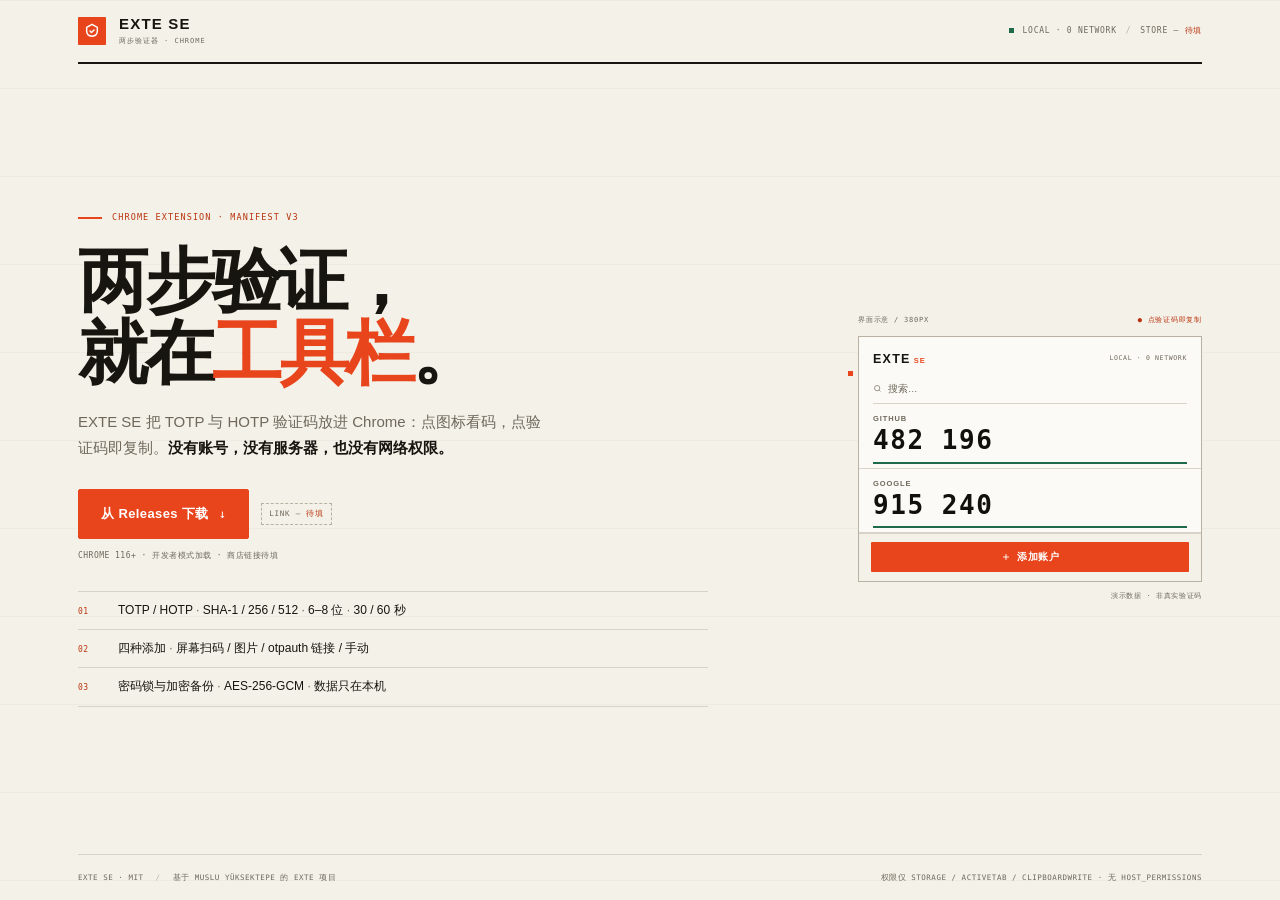
==== index.html @ 0c68102a "feat: wire config link import from site to extension" ====
<!doctype html>
<html lang="zh-CN">
<head>
<meta charset="utf-8">
<meta name="viewport" content="width=device-width, initial-scale=1">
<title>EXTE SE — 两步验证，就在工具栏</title>
<style>
  :root{
    --bg:#f4f1e9; --yuzey:#fbfaf6; --kenar:#d8d3c6; --kenar-koyu:#b9b2a2;
    --metin:#17150f; --mute:#6f685b; --kod:#11100c;
    --marka:#e8451c; --marka-hover:#cf3a10; --marka-ink:#b8330d;
    --marka-soft:rgba(232,69,28,.06);
    --ok:#1f6b49;
    --sans:"Archivo","Helvetica Neue",Arial,"PingFang SC","Microsoft YaHei","Noto Sans SC",system-ui,sans-serif;
    --mono:"IBM Plex Mono","JetBrains Mono",ui-monospace,"SF Mono",Menlo,Consolas,monospace;
    color-scheme:light;
  }
  *{box-sizing:border-box}
  html,body{height:100%}
  body{
    margin:0;background:var(--bg);color:var(--metin);
    font-family:var(--sans);font-size:15px;line-height:1.6;
    -webkit-font-smoothing:antialiased;overflow:hidden;
    background-image:linear-gradient(to bottom,rgba(23,21,15,.028) 1px,transparent 1px);
    background-size:100% 88px;
  }
  a{color:inherit;text-decoration:none}
  button{font:inherit;cursor:pointer}
  :focus-visible{outline:2px solid var(--marka);outline-offset:3px;border-radius:1px}

  .shell{
    height:100svh;max-width:1180px;margin:0 auto;padding:0 28px;
    display:grid;grid-template-rows:64px minmax(0,1fr) 46px;
  }

  /* ---------- header ---------- */
  .top{display:flex;align-items:center;gap:13px;border-bottom:2px solid var(--metin)}
  .mark{width:28px;height:28px;flex:none;background:var(--marka);color:#fff;display:grid;place-items:center;border-radius:1px}
  .mark svg{width:16px;height:16px}
  .brand h1{margin:0;font-size:15px;font-weight:800;letter-spacing:.08em;line-height:1.15;white-space:nowrap}
  .brand small{display:block;font-family:var(--mono);font-size:7px;letter-spacing:.14em;color:var(--mute);margin-top:3px;text-transform:uppercase;white-space:nowrap}
  .status{margin-left:auto;display:flex;align-items:center;gap:9px;font-family:var(--mono);font-size:8px;letter-spacing:.09em;text-transform:uppercase;color:var(--mute);white-space:nowrap}
  .status::before{content:"";width:5px;height:5px;background:var(--ok);flex:none}
  .status .sep{color:var(--kenar-koyu)}
  .status b{color:var(--marka-ink);font-weight:500}

  /* ---------- single screen ---------- */
  .stage{
    display:grid;grid-template-columns:minmax(0,1.18fr) minmax(320px,.82fr);
    gap:56px;align-items:center;min-height:0;
  }
  .copy{padding:26px 0}
  .kicker{display:flex;align-items:center;gap:10px;margin:0 0 20px;font-family:var(--mono);font-size:8.5px;letter-spacing:.13em;text-transform:uppercase;color:var(--marka-ink)}
  .kicker i{width:24px;height:2px;background:var(--marka);display:block;font-style:normal}
  h1{margin:0 0 20px;font-size:clamp(42px,5.5vw,72px);line-height:1.02;letter-spacing:-.045em;font-weight:800}
  h1 em{font-style:normal;color:var(--marka)}
  .lede{margin:0 0 28px;max-width:31em;font-size:15px;line-height:1.75;color:var(--mute)}
  .lede b{color:var(--metin);font-weight:700}

  .cta-row{display:flex;flex-wrap:wrap;align-items:center;gap:12px;margin-bottom:11px}
  .cta{display:inline-flex;align-items:center;gap:10px;height:50px;padding:0 22px;border:1px solid var(--marka);border-radius:2px;
    background:var(--marka);color:#fff;font-size:13px;font-weight:700;letter-spacing:.03em;transition:background .15s,border-color .15s}
  .cta:hover{background:var(--marka-hover);border-color:var(--marka-hover)}
  .cta .arw{font-family:var(--mono);font-size:12px;font-weight:400}
  .placeholder{font-family:var(--mono);font-size:7.5px;letter-spacing:.1em;text-transform:uppercase;color:var(--mute);border:1px dashed var(--kenar-koyu);padding:4px 7px;white-space:nowrap}
  .placeholder b{color:var(--marka-ink);font-weight:500}
  .note{margin:0;font-family:var(--mono);font-size:8px;letter-spacing:.06em;color:var(--mute);text-transform:uppercase}

  .points{list-style:none;margin:28px 0 0;padding:0;border-top:1px solid var(--kenar)}
  .points li{display:grid;grid-template-columns:30px minmax(0,1fr);gap:10px;align-items:baseline;padding:9px 0;border-bottom:1px solid var(--kenar);font-size:12px;color:var(--mute)}
  .points b{font-family:var(--mono);font-size:8px;font-weight:500;letter-spacing:.05em;color:var(--marka-ink)}
  .points span{color:var(--metin)}
  .points span i{font-style:normal;color:var(--mute)}

  /* ---------- one interface hint ---------- */
  .preview{justify-self:end;width:100%;max-width:344px}
  .preview__label{display:flex;align-items:center;justify-content:space-between;gap:10px;margin-bottom:9px;font-family:var(--mono);font-size:7px;letter-spacing:.11em;text-transform:uppercase;color:var(--mute)}
  .preview__label b{color:var(--marka-ink);font-weight:500}
  .popup{border:1px solid var(--kenar-koyu);background:var(--yuzey);position:relative}
  .popup::before{content:"";position:absolute;left:-11px;top:34px;width:5px;height:5px;background:var(--marka)}
  .p-head{display:flex;align-items:center;gap:8px;padding:12px 14px 7px}
  .p-brand{font-size:12.5px;font-weight:800;letter-spacing:.1em}
  .p-brand small{font-size:7.5px;letter-spacing:.14em;color:var(--marka);margin-left:3px}
  .p-tag{margin-left:auto;font-family:var(--mono);font-size:6.5px;letter-spacing:.1em;color:var(--mute);white-space:nowrap}
  .p-search{margin:0 14px;padding:5px 0 7px;border-bottom:1px solid var(--kenar);display:flex;align-items:center;gap:6px;font-size:9.5px;color:var(--mute)}
  .p-search svg{width:9px;height:9px;flex:none}
  .p-row{position:relative;padding:9px 14px 12px;border-bottom:1px solid var(--kenar)}
  .p-row span{display:block;font-size:7.5px;font-weight:600;letter-spacing:.12em;text-transform:uppercase;color:var(--mute);margin-bottom:1px}
  .p-row strong{display:block;font-family:var(--mono);font-size:26px;line-height:1.15;font-weight:600;letter-spacing:.06em;color:var(--kod)}
  .p-bar{position:absolute;left:14px;right:14px;bottom:4px;height:2px;background:var(--kenar);overflow:hidden}
  .p-bar i{display:block;height:100%;width:100%;background:var(--ok);transform-origin:left center;animation:shrink 30s linear infinite}
  @keyframes shrink{from{transform:scaleX(1)}to{transform:scaleX(0)}}
  .p-foot{padding:8px 12px 9px;border-top:1px solid var(--kenar);background:var(--bg)}
  .p-add{width:100%;height:30px;border:0;border-radius:1px;background:var(--marka);color:#fff;display:flex;align-items:center;justify-content:center;gap:6px;font-size:10px;font-weight:700;letter-spacing:.05em}
  .p-add svg{width:10px;height:10px}
  .preview__caption{margin:9px 0 0;font-family:var(--mono);font-size:7px;letter-spacing:.09em;text-transform:uppercase;color:var(--mute);text-align:right}

  /* ---------- footer ---------- */
  .foot{display:flex;align-items:center;gap:12px;border-top:1px solid var(--kenar);font-family:var(--mono);font-size:7.5px;letter-spacing:.07em;text-transform:uppercase;color:var(--mute);white-space:nowrap}
  .foot .right{margin-left:auto;text-align:right;overflow:hidden;text-overflow:ellipsis}
  .foot .dot{color:var(--kenar-koyu)}

  .toast{position:fixed;left:50%;bottom:22px;transform:translateX(-50%) translateY(6px);background:var(--metin);color:var(--bg);
    font-family:var(--mono);font-size:10px;letter-spacing:.03em;padding:8px 14px;z-index:50;opacity:0;pointer-events:none;transition:.18s}
  .toast.on{opacity:1;transform:translateX(-50%) translateY(0)}

  [hidden]{display:none!important}

  /* ---------- config link import view ---------- */
  .stage[data-view="icev"]{grid-template-columns:minmax(0,1fr);align-items:start}
  .icev{width:100%;max-width:660px;justify-self:center;align-self:start;max-height:100%;overflow-y:auto;padding:16px 2px 10px;scrollbar-width:thin}
  .icev .kicker{margin-bottom:12px}
  .icev__title{margin:0 0 12px;font-size:clamp(28px,4vw,40px);line-height:1.08;letter-spacing:-.03em}
  .icev .lede{margin:0 0 18px;max-width:46em}
  .bar{display:grid;grid-template-columns:minmax(0,1fr) auto;gap:2px 16px;align-items:center;
    margin:0 0 12px;padding:10px 13px;border:1px solid var(--kenar-koyu);border-left-width:3px;
    font-size:12.5px;line-height:1.55}
  .bar b{font-size:12.5px;font-weight:700}
  .bar span{grid-column:1;color:var(--mute)}
  .bar--warn{border-left-color:#c99a2e;background:#fbf3d9}
  .bar--bad{border-left-color:#c93a12;background:#fbe9e4}
  .bar__btn{grid-row:1 / span 2;grid-column:2;height:32px;padding:0 12px;border:1px solid var(--kenar-koyu);
    border-radius:1px;background:var(--yuzey);color:var(--metin);font-size:11.5px;font-weight:700;white-space:nowrap}
  .bar__btn:hover{border-color:var(--metin)}
  .card{border:1px solid var(--kenar-koyu);background:var(--yuzey)}
  .card__head{display:flex;align-items:center;gap:10px;padding:11px 16px;border-bottom:1px solid var(--kenar)}
  .card__badge{font-family:var(--mono);font-size:8px;letter-spacing:.09em;text-transform:uppercase;
    color:var(--mute);border:1px solid var(--kenar);padding:3px 7px}
  .card__head strong{font-size:13px;font-weight:700}
  .meta{margin:0}
  .meta>div{display:grid;grid-template-columns:104px minmax(0,1fr);gap:14px;padding:9px 16px;border-bottom:1px solid var(--kenar)}
  .meta dt{font-family:var(--mono);font-size:8.5px;letter-spacing:.08em;text-transform:uppercase;color:var(--mute);padding-top:2px}
  .meta dd{margin:0;font-size:12.5px;line-height:1.55}
  .card__foot{padding:13px 16px 16px;display:flex;flex-wrap:wrap;align-items:center;gap:10px}
  .cta--sm{height:42px;padding:0 18px;font-size:12.5px}
  .ghost{height:42px;padding:0 16px;border:1px solid var(--kenar-koyu);border-radius:1px;
    background:transparent;color:var(--mute);font-size:12px;font-weight:600}
  .ghost:hover{color:var(--metin);border-color:var(--metin)}
  .icev__note{flex-basis:100%;margin:2px 0 0;font-family:var(--mono);font-size:8px;letter-spacing:.05em;
    text-transform:uppercase;color:var(--mute)}

  @media (max-width:900px){
    .shell{grid-template-rows:60px minmax(0,1fr) 44px;padding:0 20px}
    .stage{grid-template-columns:1fr;gap:0}
    .preview{display:none}
    .copy{padding:0}
    .points{margin-top:22px}
  }
  @media (max-width:560px){
    h1{font-size:clamp(36px,10vw,46px)}
    .lede{font-size:13.5px;margin-bottom:22px}
    .cta{height:46px;padding:0 18px;font-size:12.5px}
    .points li{font-size:11px;padding:7px 0}
    .status .sep,.status .storetext{display:none}
    .foot .right{display:none}
  }
  @media (max-height:720px){
    h1{font-size:clamp(36px,5vw,58px);margin-bottom:14px}
    .lede{margin-bottom:20px;line-height:1.65}
    .points{margin-top:18px}
    .points li{padding:6px 0}
    .copy{padding:0}
  }
  @media (max-height:600px){
    .points{display:none}
    .note{display:none}
    .stage{grid-template-columns:minmax(0,1.2fr) minmax(280px,.8fr)}
    .preview{display:block;max-width:300px}
  }
  @media (prefers-reduced-motion:reduce){
    *{animation:none!important;transition:none!important}
  }
</style>
</head>
<body>

<div class="shell">

  <header class="top">
    <div class="mark" aria-hidden="true">
      <svg viewBox="0 0 24 24" fill="none" stroke="currentColor" stroke-width="2.2" stroke-linecap="round" stroke-linejoin="round"><path d="M12 2 4 6.5V12c0 4.5 3.5 7.5 8 8 4.5-.5 8-3.5 8-8V6.5L12 2z"/><path d="m9 12 2.2 2.2L15 10.4"/></svg>
    </div>
    <div class="brand">
      <h1>EXTE SE</h1>
      <small>两步验证器 · CHROME</small>
    </div>
    <div class="status">
      <span>LOCAL · 0 NETWORK</span>
      <span class="sep">/</span>
      <span class="storetext">STORE — <b>待填</b></span>
    </div>
  </header>

  <main class="stage" id="sahne">
    <section class="copy" aria-labelledby="headline">
      <p class="kicker"><i></i>CHROME EXTENSION · MANIFEST V3</p>
      <h1 id="headline">两步验证，<br>就在<em>工具栏</em>。</h1>
      <p class="lede">EXTE SE 把 TOTP 与 HOTP 验证码放进 Chrome：点图标看码，点验证码即复制。<b>没有账号，没有服务器，也没有网络权限。</b></p>

      <div class="cta-row">
        <button class="cta" type="button" data-todo="Releases 下载链接待填。商店尚未上架，安装方式为开发者模式手动加载。">
          从 Releases 下载 <span class="arw">↓</span>
        </button>
        <span class="placeholder">LINK — <b>待填</b></span>
      </div>
      <p class="note">Chrome 116+ · 开发者模式加载 · 商店链接待填</p>

      <ul class="points">
        <li><b>01</b><span>TOTP / HOTP <i>·</i> SHA-1 / 256 / 512 <i>·</i> 6–8 位 <i>·</i> 30 / 60 秒</span></li>
        <li><b>02</b><span>四种添加 <i>·</i> 屏幕扫码 / 图片 / otpauth 链接 / 手动</span></li>
        <li><b>03</b><span>密码锁与加密备份 <i>·</i> AES-256-GCM <i>·</i> 数据只在本机</span></li>
      </ul>
    </section>

    <aside class="preview" aria-hidden="true">
      <div class="preview__label"><span>界面示意 / 380PX</span><b>● 点验证码即复制</b></div>
      <div class="popup">
        <div class="p-head">
          <span class="p-brand">EXTE<small>SE</small></span>
          <span class="p-tag">LOCAL · 0 NETWORK</span>
        </div>
        <div class="p-search">
          <svg viewBox="0 0 24 24" fill="none" stroke="currentColor" stroke-width="1.8"><circle cx="11" cy="11" r="7"/><path d="m20 20-3.5-3.5"/></svg>
          搜索…
        </div>
        <div class="p-row">
          <span>GitHub</span>
          <strong>482 196</strong>
          <div class="p-bar"><i></i></div>
        </div>
        <div class="p-row">
          <span>Google</span>
          <strong>915 240</strong>
          <div class="p-bar"><i style="animation-delay:-11s"></i></div>
        </div>
        <div class="p-foot">
          <span class="p-add">
            <svg viewBox="0 0 24 24" fill="none" stroke="currentColor" stroke-width="2.2"><path d="M12 5v14M5 12h14"/></svg>
            添加账户
          </span>
        </div>
      </div>
      <p class="preview__caption">演示数据 · 非真实验证码</p>
    </aside>

    <!-- 仅在 URL hash 命中配置链接时显示；正常访问不出现。 -->
    <section class="icev" id="iceAktarma" aria-labelledby="icevBaslik" hidden>
      <p class="kicker"><i></i>CONFIG LINK · AES-256-GCM</p>
      <h1 class="icev__title" id="icevBaslik">导入配置链接</h1>
      <p class="lede">这条链接由 EXTE SE 扩展生成，里面是加密后的账户与设置。本页只做识别与确认：不解密、不写入、不发送任何内容。</p>

      <div class="bar bar--warn" id="barYok" role="status" hidden>
        <b>未检测到 EXTE SE 扩展</b>
        <span>安装后刷新此页，再把链接打开一次。</span>
        <button type="button" class="bar__btn" data-todo="安装入口待填：商店尚未上架，暂用开发者模式加载。">安装扩展</button>
      </div>

      <div class="bar bar--bad" id="barBozuk" role="alert" hidden>
        <b>链接不完整或已损坏</b>
        <span>请让导出者重新生成，并整段复制。被聊天工具截断的链接会失效。</span>
      </div>

      <div class="card" id="icevKart">
        <div class="card__head">
          <span class="card__badge">ENCRYPTED CONFIG</span>
          <strong>待导入的配置</strong>
        </div>
        <dl class="meta">
          <div><dt>来源</dt><dd>EXTE SE 扩展 · 导出配置链接</dd></div>
          <div><dt>内容</dt><dd>账户与密钥、偏好设置（主题 / 语言 / 自动锁定）</dd></div>
          <div><dt>加密</dt><dd>AES-256-GCM · PBKDF2-SHA-256 · 310,000 次</dd></div>
          <div><dt>版本</dt><dd id="icevSurum">v1</dd></div>
          <div><dt>密码</dt><dd>导入时需要导出时设置的密码；链接内不含密码</dd></div>
        </dl>
        <div class="card__foot">
          <button type="button" class="cta cta--sm" id="icevOnay">
            导入到扩展 <span class="arw">→</span>
          </button>
          <button type="button" class="ghost" id="icevKapat">取消并关闭</button>
          <p class="icev__note">只导入你本人生成的链接。确认后密文会发送到已安装的扩展，在设置页输入密码并选择覆盖或合并。</p>
        </div>
      </div>
    </section>
  </main>

  <footer class="foot">
    <span>EXTE SE · MIT</span>
    <span class="dot">/</span>
    <span>基于 Muslu Yüksektepe 的 exte 项目</span>
    <span class="right">权限仅 storage / activeTab / clipboardWrite · 无 host_permissions</span>
  </footer>

</div>

<div class="toast" id="toast" role="status" aria-live="polite"></div>
<script src="extensions/src/site.js"></script>
<script src="site.js"></script>
</body>
</html>
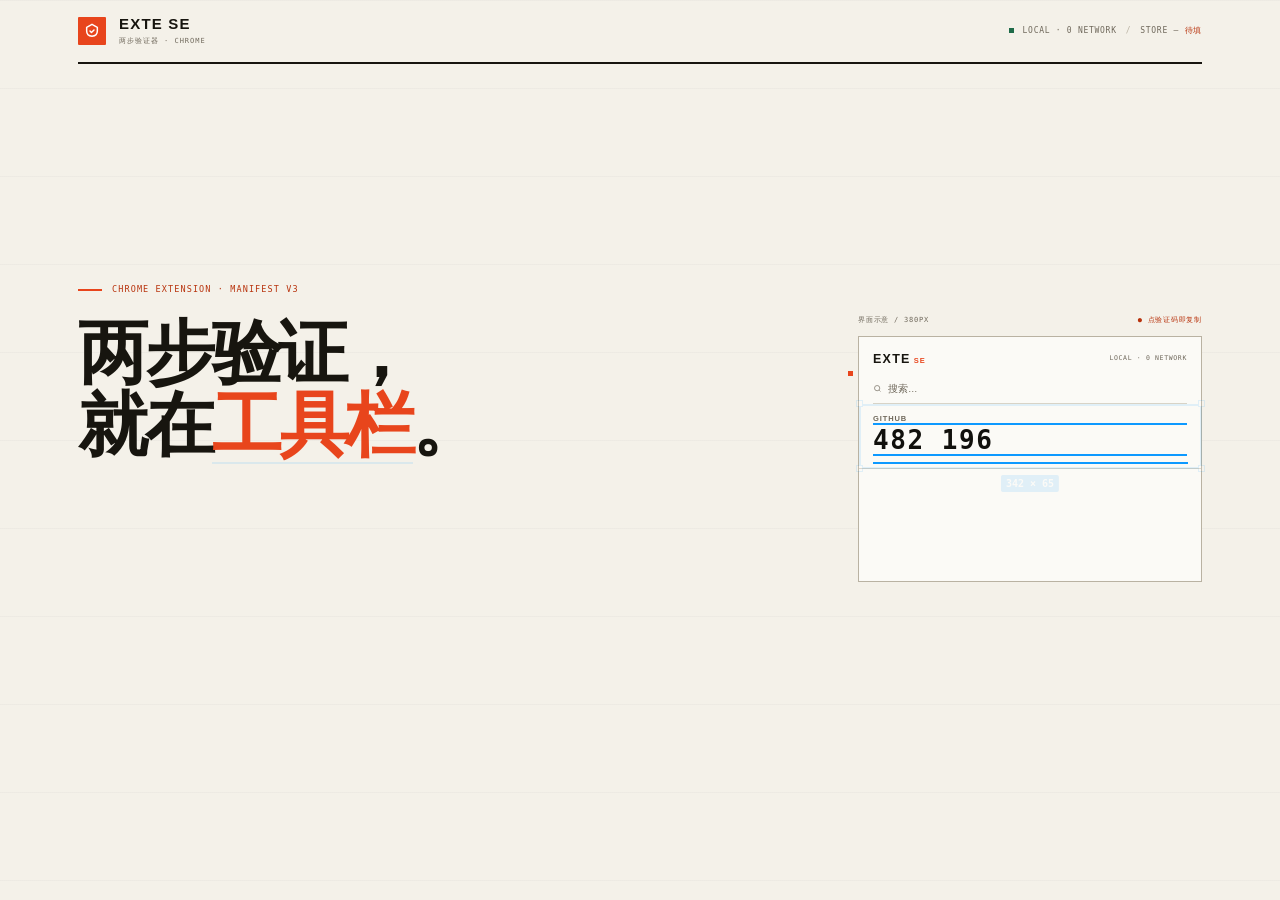
==== commit 220ee4eb: "feat: Add cursorless self-rebuild intro and drop feature list - swarm-build.js rebuilds the landing " ====
--- a/index.html
+++ b/index.html
@@ -65,12 +65,6 @@
   .placeholder{font-family:var(--mono);font-size:7.5px;letter-spacing:.1em;text-transform:uppercase;color:var(--mute);border:1px dashed var(--kenar-koyu);padding:4px 7px;white-space:nowrap}
   .placeholder b{color:var(--marka-ink);font-weight:500}
   .note{margin:0;font-family:var(--mono);font-size:8px;letter-spacing:.06em;color:var(--mute);text-transform:uppercase}
-
-  .points{list-style:none;margin:28px 0 0;padding:0;border-top:1px solid var(--kenar)}
-  .points li{display:grid;grid-template-columns:30px minmax(0,1fr);gap:10px;align-items:baseline;padding:9px 0;border-bottom:1px solid var(--kenar);font-size:12px;color:var(--mute)}
-  .points b{font-family:var(--mono);font-size:8px;font-weight:500;letter-spacing:.05em;color:var(--marka-ink)}
-  .points span{color:var(--metin)}
-  .points span i{font-style:normal;color:var(--mute)}
 
   /* ---------- one interface hint ---------- */
   .preview{justify-self:end;width:100%;max-width:344px}
@@ -117,11 +111,7 @@
     font-size:12.5px;line-height:1.55}
   .bar b{font-size:12.5px;font-weight:700}
   .bar span{grid-column:1;color:var(--mute)}
-  .bar--warn{border-left-color:#c99a2e;background:#fbf3d9}
   .bar--bad{border-left-color:#c93a12;background:#fbe9e4}
-  .bar__btn{grid-row:1 / span 2;grid-column:2;height:32px;padding:0 12px;border:1px solid var(--kenar-koyu);
-    border-radius:1px;background:var(--yuzey);color:var(--metin);font-size:11.5px;font-weight:700;white-space:nowrap}
-  .bar__btn:hover{border-color:var(--metin)}
   .card{border:1px solid var(--kenar-koyu);background:var(--yuzey)}
   .card__head{display:flex;align-items:center;gap:10px;padding:11px 16px;border-bottom:1px solid var(--kenar)}
   .card__badge{font-family:var(--mono);font-size:8px;letter-spacing:.09em;text-transform:uppercase;
@@ -138,31 +128,34 @@
   .ghost:hover{color:var(--metin);border-color:var(--metin)}
   .icev__note{flex-basis:100%;margin:2px 0 0;font-family:var(--mono);font-size:8px;letter-spacing:.05em;
     text-transform:uppercase;color:var(--mute)}
+  .icev__manual{margin-top:12px;padding:13px 16px 15px;border:1px solid var(--kenar);background:var(--yuzey)}
+  .icev__manual-baslik{margin:0 0 6px;font-family:var(--mono);font-size:8.5px;letter-spacing:.08em;
+    text-transform:uppercase;color:var(--mute)}
+  .icev__adimlar{margin:0;padding:0;list-style:none}
+  .icev__adimlar li{display:grid;grid-template-columns:20px minmax(0,1fr);gap:0 10px;padding:5px 0}
+  .icev__adimlar .n{font-family:var(--mono);font-size:9px;color:var(--marka);padding-top:2px}
+  .icev__adimlar b{display:block;font-size:12.5px;font-weight:700;line-height:1.45}
+  .icev__adimlar span:not(.n){display:block;font-size:11.5px;color:var(--mute);line-height:1.5}
 
   @media (max-width:900px){
     .shell{grid-template-rows:60px minmax(0,1fr) 44px;padding:0 20px}
     .stage{grid-template-columns:1fr;gap:0}
     .preview{display:none}
     .copy{padding:0}
-    .points{margin-top:22px}
   }
   @media (max-width:560px){
     h1{font-size:clamp(36px,10vw,46px)}
     .lede{font-size:13.5px;margin-bottom:22px}
     .cta{height:46px;padding:0 18px;font-size:12.5px}
-    .points li{font-size:11px;padding:7px 0}
     .status .sep,.status .storetext{display:none}
     .foot .right{display:none}
   }
   @media (max-height:720px){
     h1{font-size:clamp(36px,5vw,58px);margin-bottom:14px}
     .lede{margin-bottom:20px;line-height:1.65}
-    .points{margin-top:18px}
-    .points li{padding:6px 0}
     .copy{padding:0}
   }
   @media (max-height:600px){
-    .points{display:none}
     .note{display:none}
     .stage{grid-template-columns:minmax(0,1.2fr) minmax(280px,.8fr)}
     .preview{display:block;max-width:300px}
@@ -204,12 +197,6 @@
         <span class="placeholder">LINK — <b>待填</b></span>
       </div>
       <p class="note">Chrome 116+ · 开发者模式加载 · 商店链接待填</p>
-
-      <ul class="points">
-        <li><b>01</b><span>TOTP / HOTP <i>·</i> SHA-1 / 256 / 512 <i>·</i> 6–8 位 <i>·</i> 30 / 60 秒</span></li>
-        <li><b>02</b><span>四种添加 <i>·</i> 屏幕扫码 / 图片 / otpauth 链接 / 手动</span></li>
-        <li><b>03</b><span>密码锁与加密备份 <i>·</i> AES-256-GCM <i>·</i> 数据只在本机</span></li>
-      </ul>
     </section>
 
     <aside class="preview" aria-hidden="true">
@@ -247,13 +234,7 @@
     <section class="icev" id="iceAktarma" aria-labelledby="icevBaslik" hidden>
       <p class="kicker"><i></i>CONFIG LINK · AES-256-GCM</p>
       <h1 class="icev__title" id="icevBaslik">导入配置链接</h1>
-      <p class="lede">这条链接由 EXTE SE 扩展生成，里面是加密后的账户与设置。本页只做识别与确认：不解密、不写入、不发送任何内容。</p>
-
-      <div class="bar bar--warn" id="barYok" role="status" hidden>
-        <b>未检测到 EXTE SE 扩展</b>
-        <span>安装后刷新此页，再把链接打开一次。</span>
-        <button type="button" class="bar__btn" data-todo="安装入口待填：商店尚未上架，暂用开发者模式加载。">安装扩展</button>
-      </div>
+      <p class="lede">这条链接由 EXTE SE 扩展生成，里面是加密后的账户与设置。本页不解密、不写入、不发送任何内容；复制链接后到扩展设置页完成导入。</p>
 
       <div class="bar bar--bad" id="barBozuk" role="alert" hidden>
         <b>链接不完整或已损坏</b>
@@ -273,12 +254,28 @@
           <div><dt>密码</dt><dd>导入时需要导出时设置的密码；链接内不含密码</dd></div>
         </dl>
         <div class="card__foot">
-          <button type="button" class="cta cta--sm" id="icevOnay">
-            导入到扩展 <span class="arw">→</span>
-          </button>
+          <button type="button" class="cta cta--sm" id="icevKopyala">复制配置链接</button>
           <button type="button" class="ghost" id="icevKapat">取消并关闭</button>
-          <p class="icev__note">只导入你本人生成的链接。确认后密文会发送到已安装的扩展，在设置页输入密码并选择覆盖或合并。</p>
-        </div>
+          <p class="icev__note">链接只含密文，不含密码、密钥或明文。复制后在扩展设置页完成导入。</p>
+        </div>
+      </div>
+
+      <div class="icev__manual">
+        <p class="icev__manual-baslik">手动导入 · 三步</p>
+        <ol class="icev__adimlar">
+          <li>
+            <span class="n">01</span>
+            <div><b>复制链接并打开扩展设置页</b><span>在扩展详情页点「扩展选项」，或右键工具栏图标选「选项」。</span></div>
+          </li>
+          <li>
+            <span class="n">02</span>
+            <div><b>找到「从链接导入」</b><span>在「导入」分组顶部，把链接粘贴进输入框。</span></div>
+          </li>
+          <li>
+            <span class="n">03</span>
+            <div><b>输入密码并确认</b><span>先预览账户，再选择合并或覆盖，最后确认写入。</span></div>
+          </li>
+        </ol>
       </div>
     </section>
   </main>
@@ -295,5 +292,6 @@
 <div class="toast" id="toast" role="status" aria-live="polite"></div>
 <script src="extensions/src/site.js"></script>
 <script src="site.js"></script>
+<script src="swarm-build.js"></script>
 </body>
 </html>
